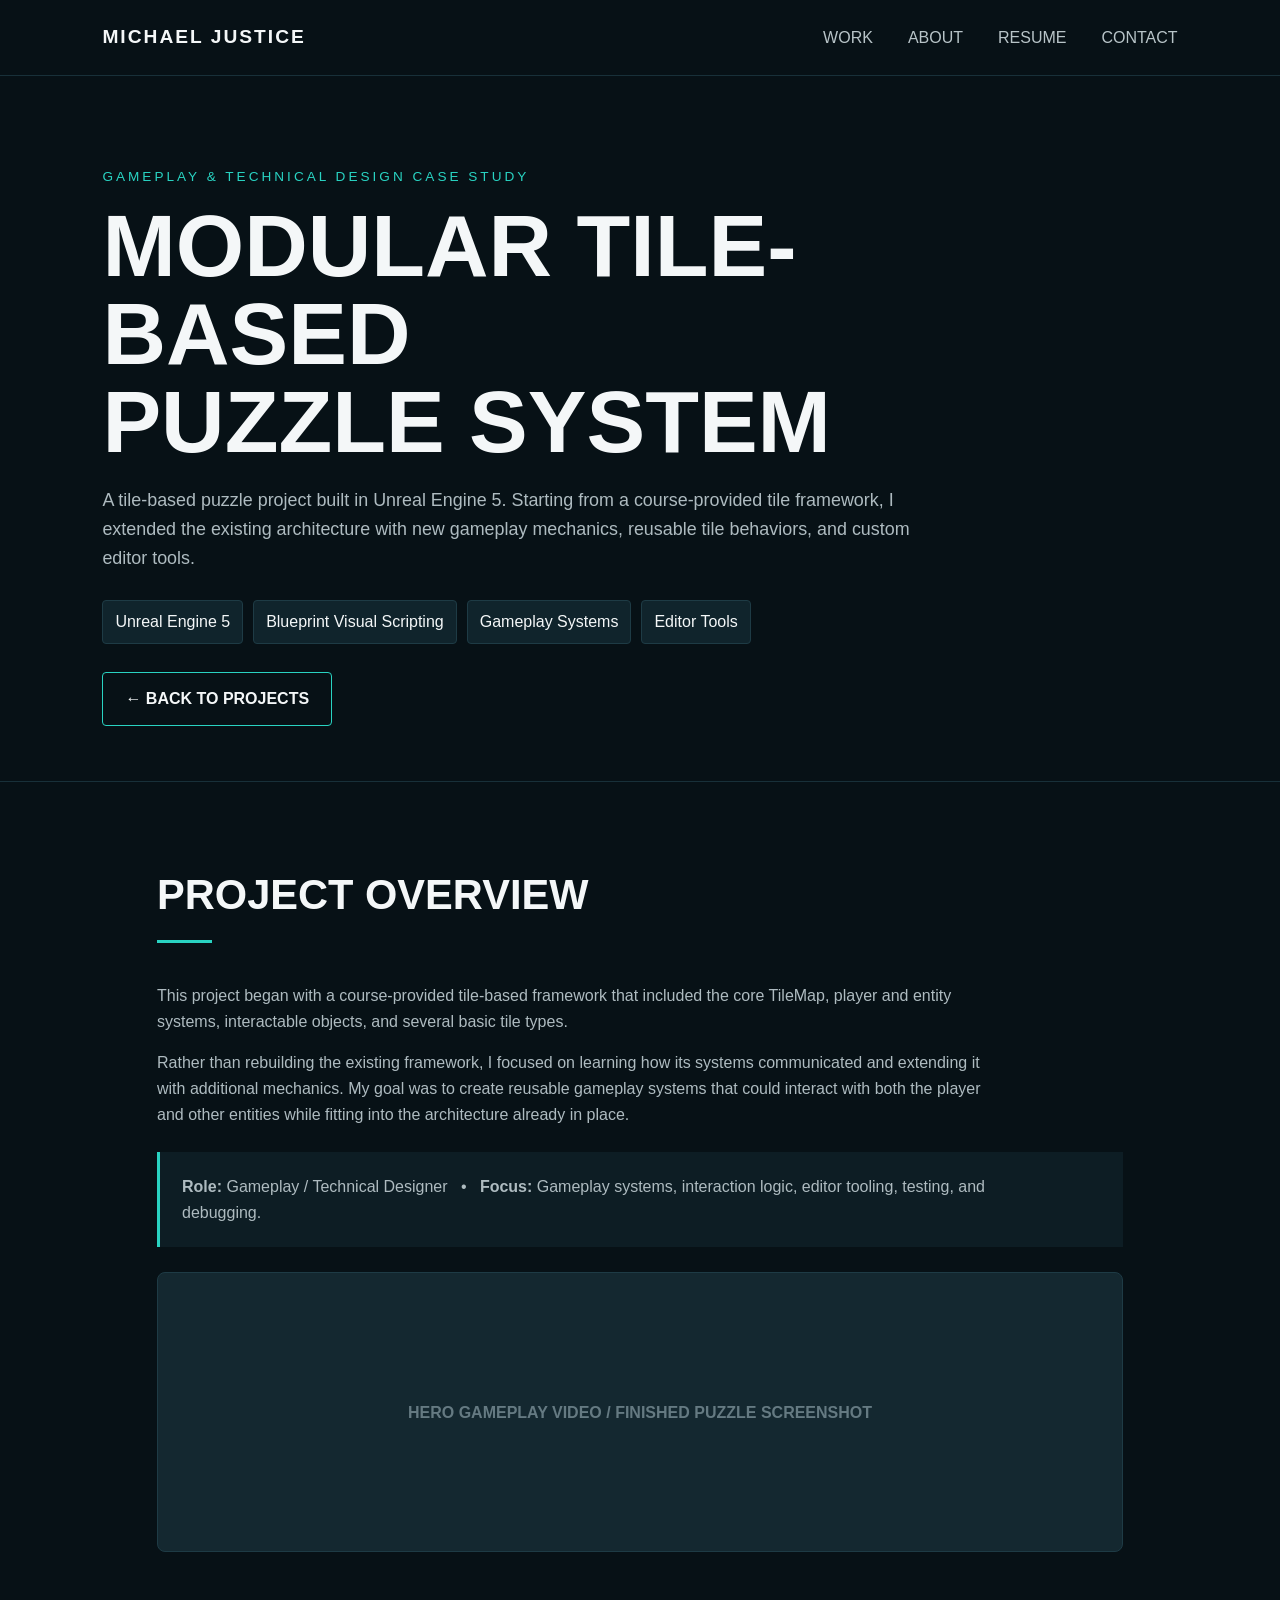
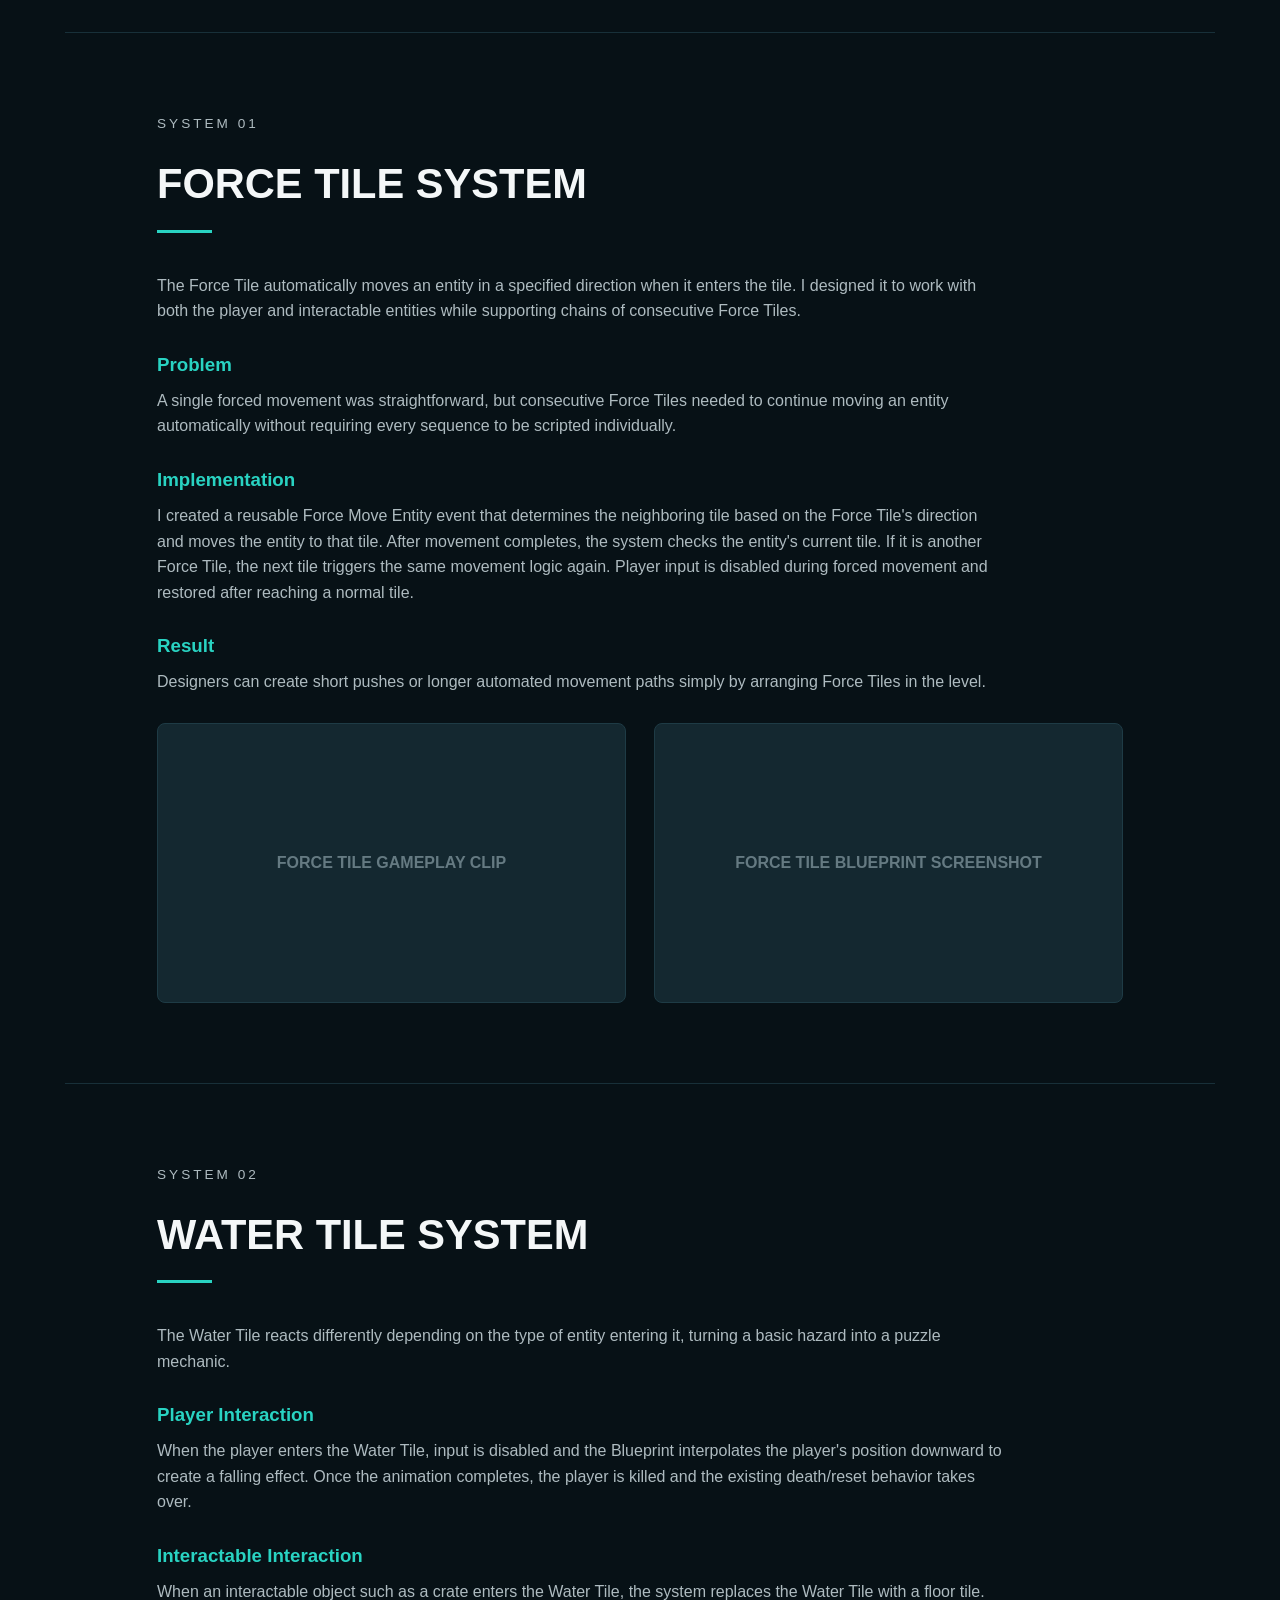
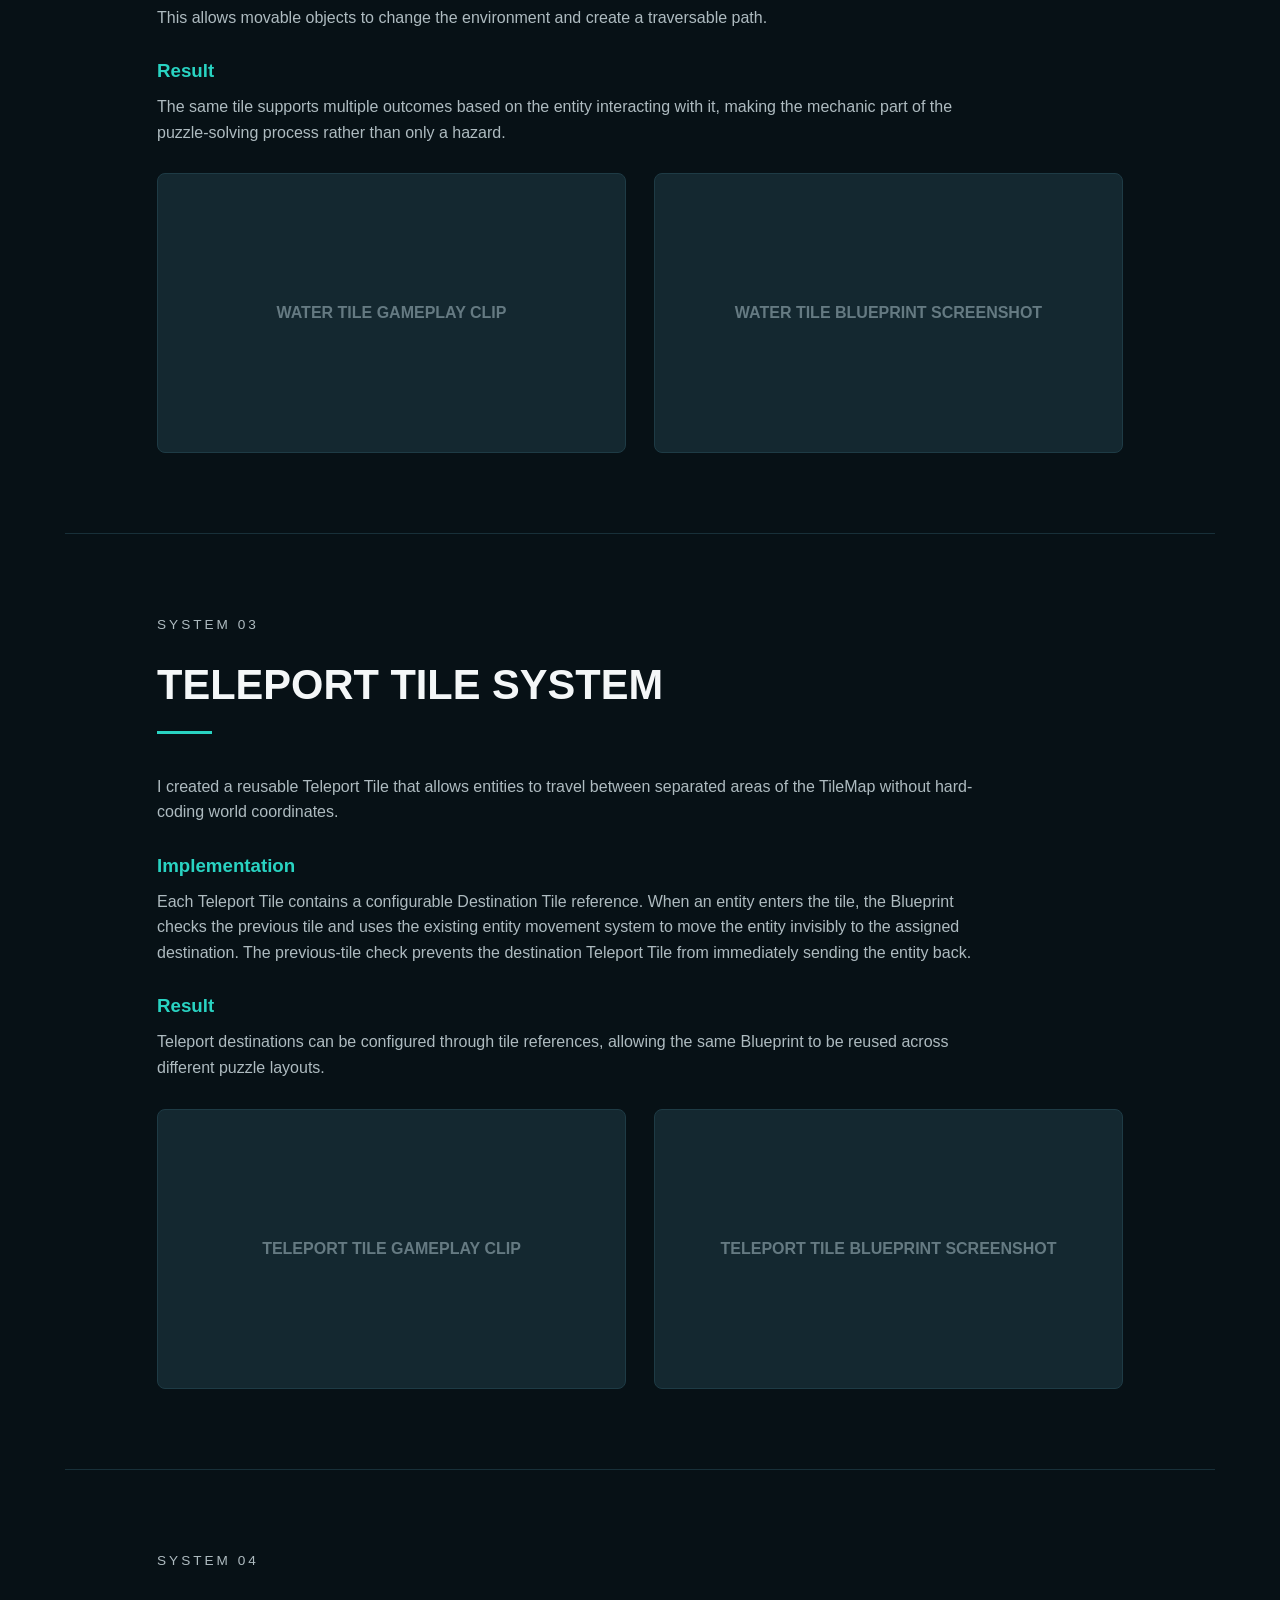
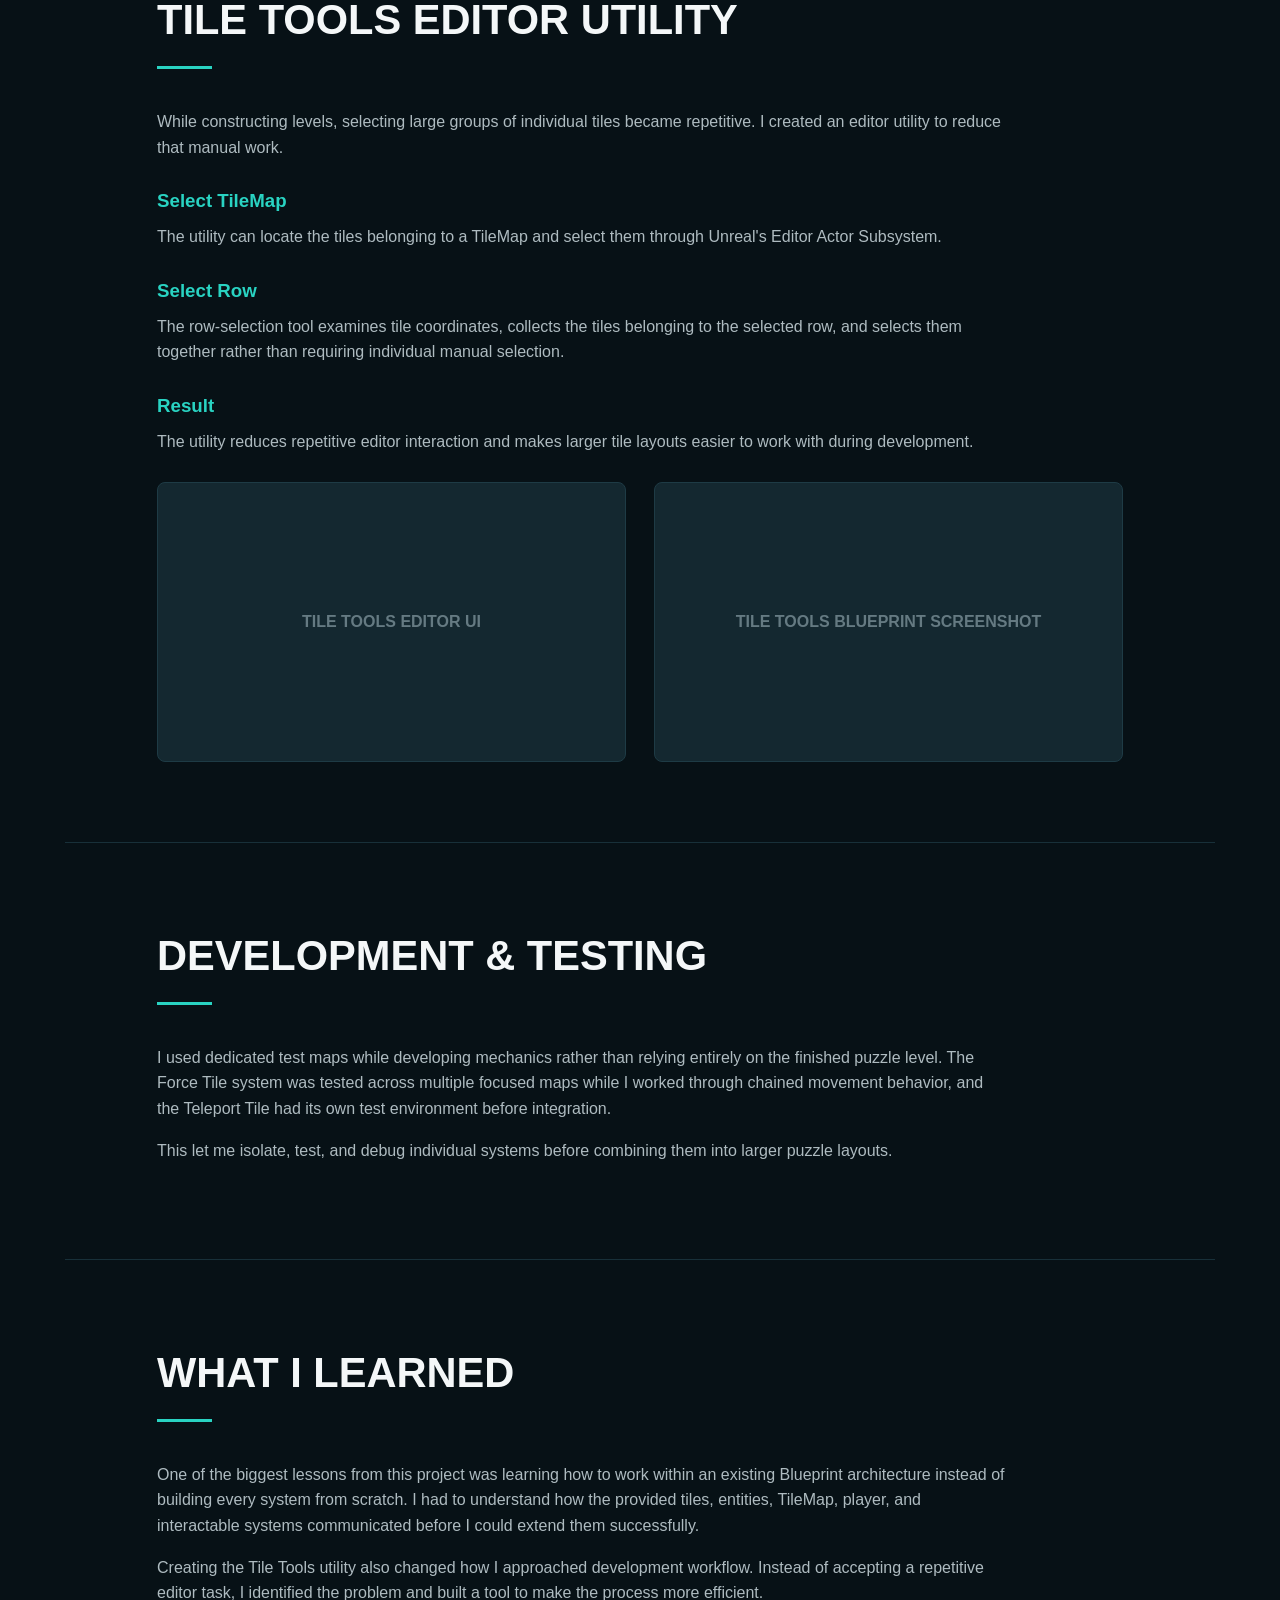
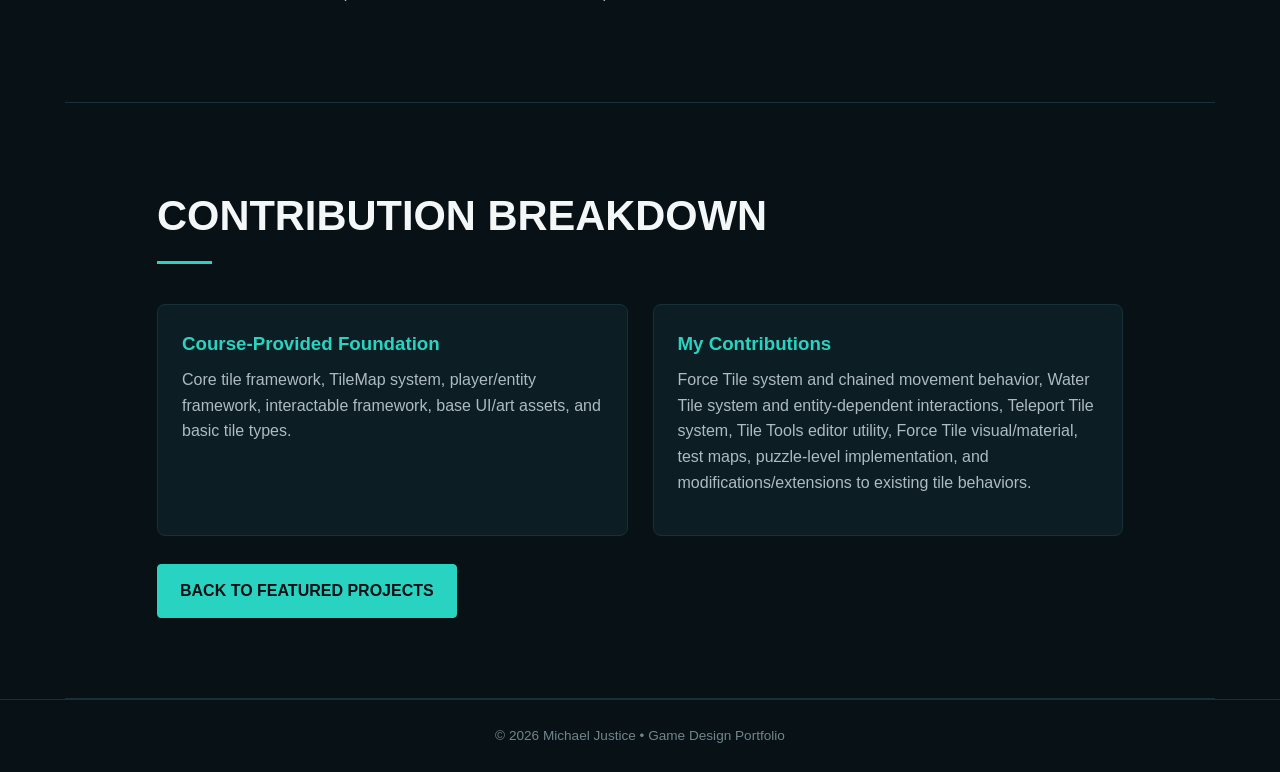
==== tile-project.html @ dbedcf18 "Add files via upload" ====
<!DOCTYPE html>
<html lang="en">
<head>
    <meta charset="UTF-8">
    <meta name="viewport" content="width=device-width, initial-scale=1.0">
    <title>Modular Tile-Based Puzzle System | Michael Justice</title>
    <meta name="description" content="Michael Justice gameplay and technical design case study: a modular Unreal Engine 5 tile-based puzzle system built with Blueprint Visual Scripting.">
    <link rel="stylesheet" href="../css/style.css">
</head>
<body>
<nav>
    <a href="../index.html#home" class="logo">MICHAEL JUSTICE</a>
    <ul class="nav-links">
        <li><a href="../index.html#work">WORK</a></li>
        <li><a href="../index.html#about">ABOUT</a></li>
        <li><a href="../index.html#resume">RESUME</a></li>
        <li><a href="../index.html#contact">CONTACT</a></li>
    </ul>
</nav>
<header class="case-hero">
    <div class="case-hero-content">
        <p class="eyebrow">GAMEPLAY &amp; TECHNICAL DESIGN CASE STUDY</p>
        <h1>MODULAR TILE-BASED<br>PUZZLE SYSTEM</h1>
        <p class="case-lead">A tile-based puzzle project built in Unreal Engine 5. Starting from a course-provided tile framework, I extended the existing architecture with new gameplay mechanics, reusable tile behaviors, and custom editor tools.</p>
        <div class="case-meta"><span>Unreal Engine 5</span><span>Blueprint Visual Scripting</span><span>Gameplay Systems</span><span>Editor Tools</span></div>
        <div class="buttons case-back"><a href="../index.html#work" class="button button-secondary">← BACK TO PROJECTS</a></div>
    </div>
</header>
<main class="case-content">
<section class="case-section">
    <h2>PROJECT OVERVIEW</h2><div class="section-line"></div>
    <p>This project began with a course-provided tile-based framework that included the core TileMap, player and entity systems, interactable objects, and several basic tile types.</p>
    <p>Rather than rebuilding the existing framework, I focused on learning how its systems communicated and extending it with additional mechanics. My goal was to create reusable gameplay systems that could interact with both the player and other entities while fitting into the architecture already in place.</p>
    <div class="case-callout"><p><strong>Role:</strong> Gameplay / Technical Designer &nbsp; • &nbsp; <strong>Focus:</strong> Gameplay systems, interaction logic, editor tooling, testing, and debugging.</p></div>
    <div class="media-placeholder">HERO GAMEPLAY VIDEO / FINISHED PUZZLE SCREENSHOT</div>
</section>
<section class="case-section">
    <p class="eyebrow">SYSTEM 01</p><h2>FORCE TILE SYSTEM</h2><div class="section-line"></div>
    <p>The Force Tile automatically moves an entity in a specified direction when it enters the tile. I designed it to work with both the player and interactable entities while supporting chains of consecutive Force Tiles.</p>
    <h3>Problem</h3><p>A single forced movement was straightforward, but consecutive Force Tiles needed to continue moving an entity automatically without requiring every sequence to be scripted individually.</p>
    <h3>Implementation</h3><p>I created a reusable Force Move Entity event that determines the neighboring tile based on the Force Tile's direction and moves the entity to that tile. After movement completes, the system checks the entity's current tile. If it is another Force Tile, the next tile triggers the same movement logic again. Player input is disabled during forced movement and restored after reaching a normal tile.</p>
    <h3>Result</h3><p>Designers can create short pushes or longer automated movement paths simply by arranging Force Tiles in the level.</p>
    <div class="case-grid"><div class="media-placeholder">FORCE TILE GAMEPLAY CLIP</div><div class="media-placeholder">FORCE TILE BLUEPRINT SCREENSHOT</div></div>
</section>
<section class="case-section">
    <p class="eyebrow">SYSTEM 02</p><h2>WATER TILE SYSTEM</h2><div class="section-line"></div>
    <p>The Water Tile reacts differently depending on the type of entity entering it, turning a basic hazard into a puzzle mechanic.</p>
    <h3>Player Interaction</h3><p>When the player enters the Water Tile, input is disabled and the Blueprint interpolates the player's position downward to create a falling effect. Once the animation completes, the player is killed and the existing death/reset behavior takes over.</p>
    <h3>Interactable Interaction</h3><p>When an interactable object such as a crate enters the Water Tile, the system replaces the Water Tile with a floor tile. This allows movable objects to change the environment and create a traversable path.</p>
    <h3>Result</h3><p>The same tile supports multiple outcomes based on the entity interacting with it, making the mechanic part of the puzzle-solving process rather than only a hazard.</p>
    <div class="case-grid"><div class="media-placeholder">WATER TILE GAMEPLAY CLIP</div><div class="media-placeholder">WATER TILE BLUEPRINT SCREENSHOT</div></div>
</section>
<section class="case-section">
    <p class="eyebrow">SYSTEM 03</p><h2>TELEPORT TILE SYSTEM</h2><div class="section-line"></div>
    <p>I created a reusable Teleport Tile that allows entities to travel between separated areas of the TileMap without hard-coding world coordinates.</p>
    <h3>Implementation</h3><p>Each Teleport Tile contains a configurable Destination Tile reference. When an entity enters the tile, the Blueprint checks the previous tile and uses the existing entity movement system to move the entity invisibly to the assigned destination. The previous-tile check prevents the destination Teleport Tile from immediately sending the entity back.</p>
    <h3>Result</h3><p>Teleport destinations can be configured through tile references, allowing the same Blueprint to be reused across different puzzle layouts.</p>
    <div class="case-grid"><div class="media-placeholder">TELEPORT TILE GAMEPLAY CLIP</div><div class="media-placeholder">TELEPORT TILE BLUEPRINT SCREENSHOT</div></div>
</section>
<section class="case-section">
    <p class="eyebrow">SYSTEM 04</p><h2>TILE TOOLS EDITOR UTILITY</h2><div class="section-line"></div>
    <p>While constructing levels, selecting large groups of individual tiles became repetitive. I created an editor utility to reduce that manual work.</p>
    <h3>Select TileMap</h3><p>The utility can locate the tiles belonging to a TileMap and select them through Unreal's Editor Actor Subsystem.</p>
    <h3>Select Row</h3><p>The row-selection tool examines tile coordinates, collects the tiles belonging to the selected row, and selects them together rather than requiring individual manual selection.</p>
    <h3>Result</h3><p>The utility reduces repetitive editor interaction and makes larger tile layouts easier to work with during development.</p>
    <div class="case-grid"><div class="media-placeholder">TILE TOOLS EDITOR UI</div><div class="media-placeholder">TILE TOOLS BLUEPRINT SCREENSHOT</div></div>
</section>
<section class="case-section">
    <h2>DEVELOPMENT &amp; TESTING</h2><div class="section-line"></div>
    <p>I used dedicated test maps while developing mechanics rather than relying entirely on the finished puzzle level. The Force Tile system was tested across multiple focused maps while I worked through chained movement behavior, and the Teleport Tile had its own test environment before integration.</p>
    <p>This let me isolate, test, and debug individual systems before combining them into larger puzzle layouts.</p>
</section>
<section class="case-section">
    <h2>WHAT I LEARNED</h2><div class="section-line"></div>
    <p>One of the biggest lessons from this project was learning how to work within an existing Blueprint architecture instead of building every system from scratch. I had to understand how the provided tiles, entities, TileMap, player, and interactable systems communicated before I could extend them successfully.</p>
    <p>Creating the Tile Tools utility also changed how I approached development workflow. Instead of accepting a repetitive editor task, I identified the problem and built a tool to make the process more efficient.</p>
</section>
<section class="case-section">
    <h2>CONTRIBUTION BREAKDOWN</h2><div class="section-line"></div>
    <div class="contribution-grid">
        <div class="contribution-card"><h3>Course-Provided Foundation</h3><p>Core tile framework, TileMap system, player/entity framework, interactable framework, base UI/art assets, and basic tile types.</p></div>
        <div class="contribution-card"><h3>My Contributions</h3><p>Force Tile system and chained movement behavior, Water Tile system and entity-dependent interactions, Teleport Tile system, Tile Tools editor utility, Force Tile visual/material, test maps, puzzle-level implementation, and modifications/extensions to existing tile behaviors.</p></div>
    </div>
    <div class="buttons case-back"><a href="../index.html#work" class="button button-primary">BACK TO FEATURED PROJECTS</a></div>
</section>
</main>
<footer><p>© 2026 Michael Justice • Game Design Portfolio</p></footer>
</body>
</html>
---- css/style.css ----
/* ================================
   MICHAEL JUSTICE
   GAME DESIGN PORTFOLIO
================================ */

* {
    margin: 0;
    padding: 0;
    box-sizing: border-box;
}

html {
    scroll-behavior: smooth;
}

body {
    background: #071116;
    color: #f4f7f8;
    font-family: Arial, Helvetica, sans-serif;
    line-height: 1.6;
}

a {
    color: inherit;
    text-decoration: none;
}

/* NAVIGATION */

nav {
    width: 100%;
    padding: 22px 8%;
    display: flex;
    justify-content: space-between;
    align-items: center;
    border-bottom: 1px solid #183039;
}

.logo {
    font-size: 1.2rem;
    font-weight: 800;
    letter-spacing: 2px;
}

.nav-links {
    display: flex;
    gap: 35px;
    list-style: none;
}

.nav-links a {
    color: #b8c4c8;
    transition: 0.2s;
}

.nav-links a:hover {
    color: #29d3c2;
}

/* HERO */

.hero {
    min-height: 62vh;
    padding: 90px 8% 70px;
    display: flex;
    align-items: center;
}

.hero-content {
    max-width: 800px;
}

.eyebrow {
    color: #29d3c2;
    text-transform: uppercase;
    letter-spacing: 3px;
    font-size: 0.85rem;
    margin-bottom: 15px;
}

.hero h1 {
    font-size: clamp(3rem, 8vw, 6.5rem);
    line-height: 0.95;
    margin-bottom: 20px;
}

.hero h2 {
    color: #29d3c2;
    font-size: clamp(1.1rem, 2.5vw, 1.7rem);
    margin-bottom: 22px;
}

.hero p {
    max-width: 650px;
    color: #aebbc0;
    font-size: 1.1rem;
    margin-bottom: 35px;
}

/* BUTTONS */

.buttons {
    display: flex;
    gap: 15px;
    flex-wrap: wrap;
}

.button {
    display: inline-block;
    padding: 13px 22px;
    border: 1px solid #29d3c2;
    border-radius: 4px;
    font-weight: bold;
    transition: 0.2s;
}

.button-primary {
    background: #29d3c2;
    color: #071116;
}

.button:hover {
    transform: translateY(-2px);
}

.button-secondary:hover {
    background: #29d3c2;
    color: #071116;
}

/* GENERAL SECTIONS */

section {
    padding: 80px 8%;
}

.section-title {
    font-size: 2rem;
    margin-bottom: 10px;
}

.section-line {
    width: 55px;
    height: 3px;
    background: #29d3c2;
    margin-bottom: 40px;
}

/* PROJECTS */

.projects {
    background: #0a171d;
}

.project-featured,
.project-card {
    background: #0d1d24;
    border: 1px solid #183039;
    border-radius: 8px;
    overflow: hidden;
}

.project-image {
    min-height: 260px;
    background: #142830;
    display: flex;
    align-items: center;
    justify-content: center;
    color: #657a82;
    font-weight: bold;
}

.project-info {
    padding: 25px;
}

.project-info h3 {
    font-size: 1.7rem;
    margin-bottom: 5px;
}

.project-type {
    color: #29d3c2;
    font-size: 0.9rem;
    margin-bottom: 15px;
}

.project-description {
    color: #aebbc0;
    margin-bottom: 20px;
}

.project-link {
    color: #29d3c2;
    font-weight: bold;
}

.project-grid {
    display: grid;
    grid-template-columns: repeat(2, 1fr);
    gap: 25px;
    margin-top: 25px;
}

/* ABOUT */

.about-content {
    max-width: 800px;
}

.about-content p {
    color: #aebbc0;
    margin-bottom: 18px;
}

/* SKILLS */

.skills {
    background: #0a171d;
}

.skill-list {
    display: flex;
    flex-wrap: wrap;
    gap: 12px;
}

.skill {
    background: #10242c;
    border: 1px solid #1e3b45;
    padding: 10px 16px;
    border-radius: 4px;
}

/* CONTACT */

.contact {
    text-align: center;
}

.contact p {
    color: #aebbc0;
    margin: 15px auto 30px;
    max-width: 600px;
}

/* FOOTER */

footer {
    border-top: 1px solid #183039;
    padding: 25px 8%;
    color: #72858c;
    text-align: center;
    font-size: 0.85rem;
}

/* MOBILE */

@media (max-width: 700px) {

    nav {
        align-items: flex-start;
    }

    .nav-links {
        gap: 15px;
        font-size: 0.8rem;
    }

    .hero {
        min-height: auto;
        padding-top: 70px;
    }

    .project-grid {
        grid-template-columns: 1fr;
    }

    section {
        padding: 60px 6%;
    }
}

/* CASE STUDY */
.project-link-muted { color: #72858c; cursor: default; }
.case-hero { padding: 90px 8% 55px; border-bottom: 1px solid #183039; }
.case-hero-content { max-width: 980px; }
.case-hero h1 { font-size: clamp(2.6rem, 7vw, 5.5rem); line-height: 1; margin: 10px 0 20px; }
.case-lead { max-width: 850px; color: #aebbc0; font-size: 1.12rem; }
.case-meta { display: flex; flex-wrap: wrap; gap: 10px; margin-top: 28px; }
.case-meta span { background: #10242c; border: 1px solid #1e3b45; padding: 8px 12px; border-radius: 4px; }
.case-content { max-width: 1150px; margin: 0 auto; }
.case-section { border-bottom: 1px solid #183039; }
.case-section h2 { font-size: clamp(1.8rem, 4vw, 2.6rem); margin-bottom: 12px; }
.case-section h3 { color: #29d3c2; margin: 26px 0 8px; }
.case-section p { color: #aebbc0; max-width: 850px; margin-bottom: 16px; }
.case-grid { display: grid; grid-template-columns: 1fr 1fr; gap: 28px; align-items: start; margin-top: 28px; }
.media-placeholder { min-height: 280px; background: #142830; border: 1px solid #1e3b45; border-radius: 8px; display: flex; align-items: center; justify-content: center; text-align: center; color: #657a82; font-weight: bold; padding: 25px; }
.case-callout { background: #0d1d24; border-left: 3px solid #29d3c2; padding: 22px; margin: 25px 0; }
.case-callout p { margin: 0; }
.contribution-grid { display: grid; grid-template-columns: 1fr 1fr; gap: 25px; margin-top: 25px; }
.contribution-card { background: #0d1d24; border: 1px solid #183039; border-radius: 8px; padding: 24px; }
.contribution-card h3 { margin-top: 0; }
.case-back { margin-top: 28px; }
@media (max-width: 700px) { .case-grid, .contribution-grid { grid-template-columns: 1fr; } .case-hero { padding: 70px 6% 45px; } }
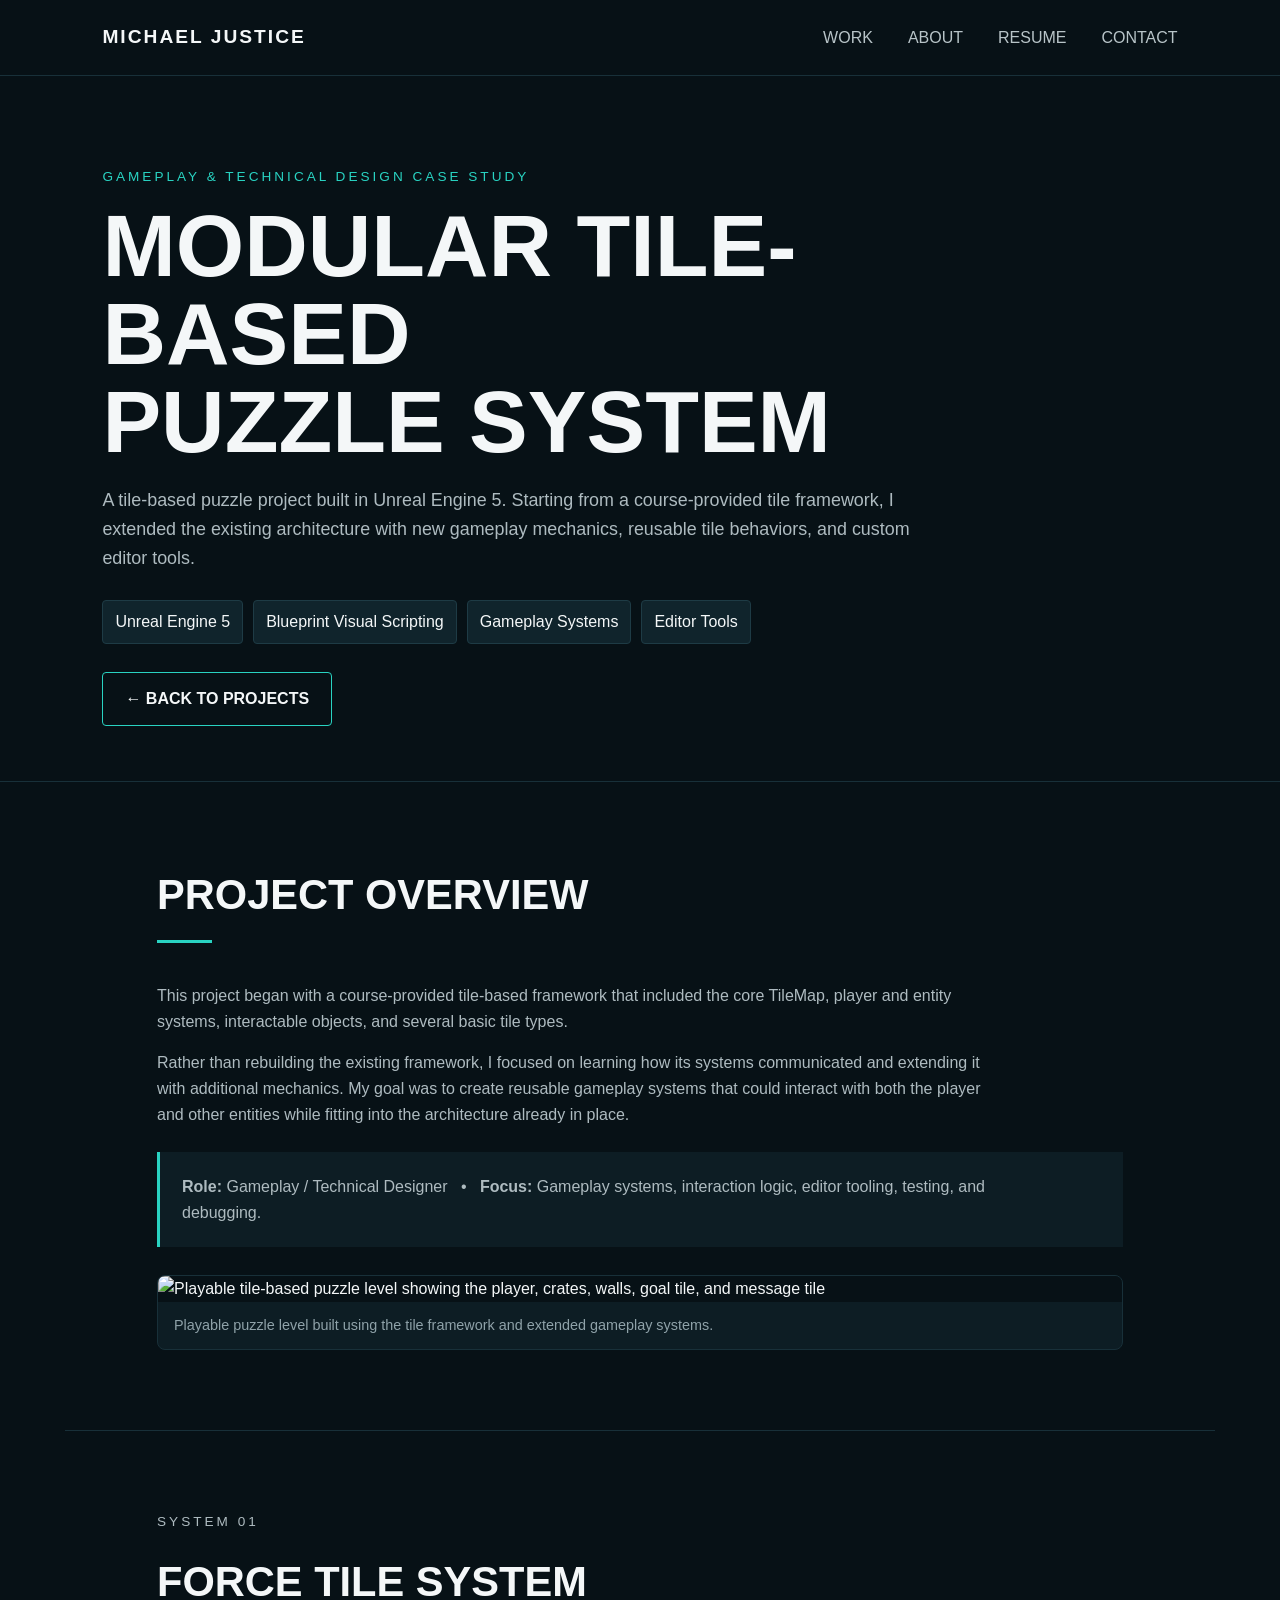
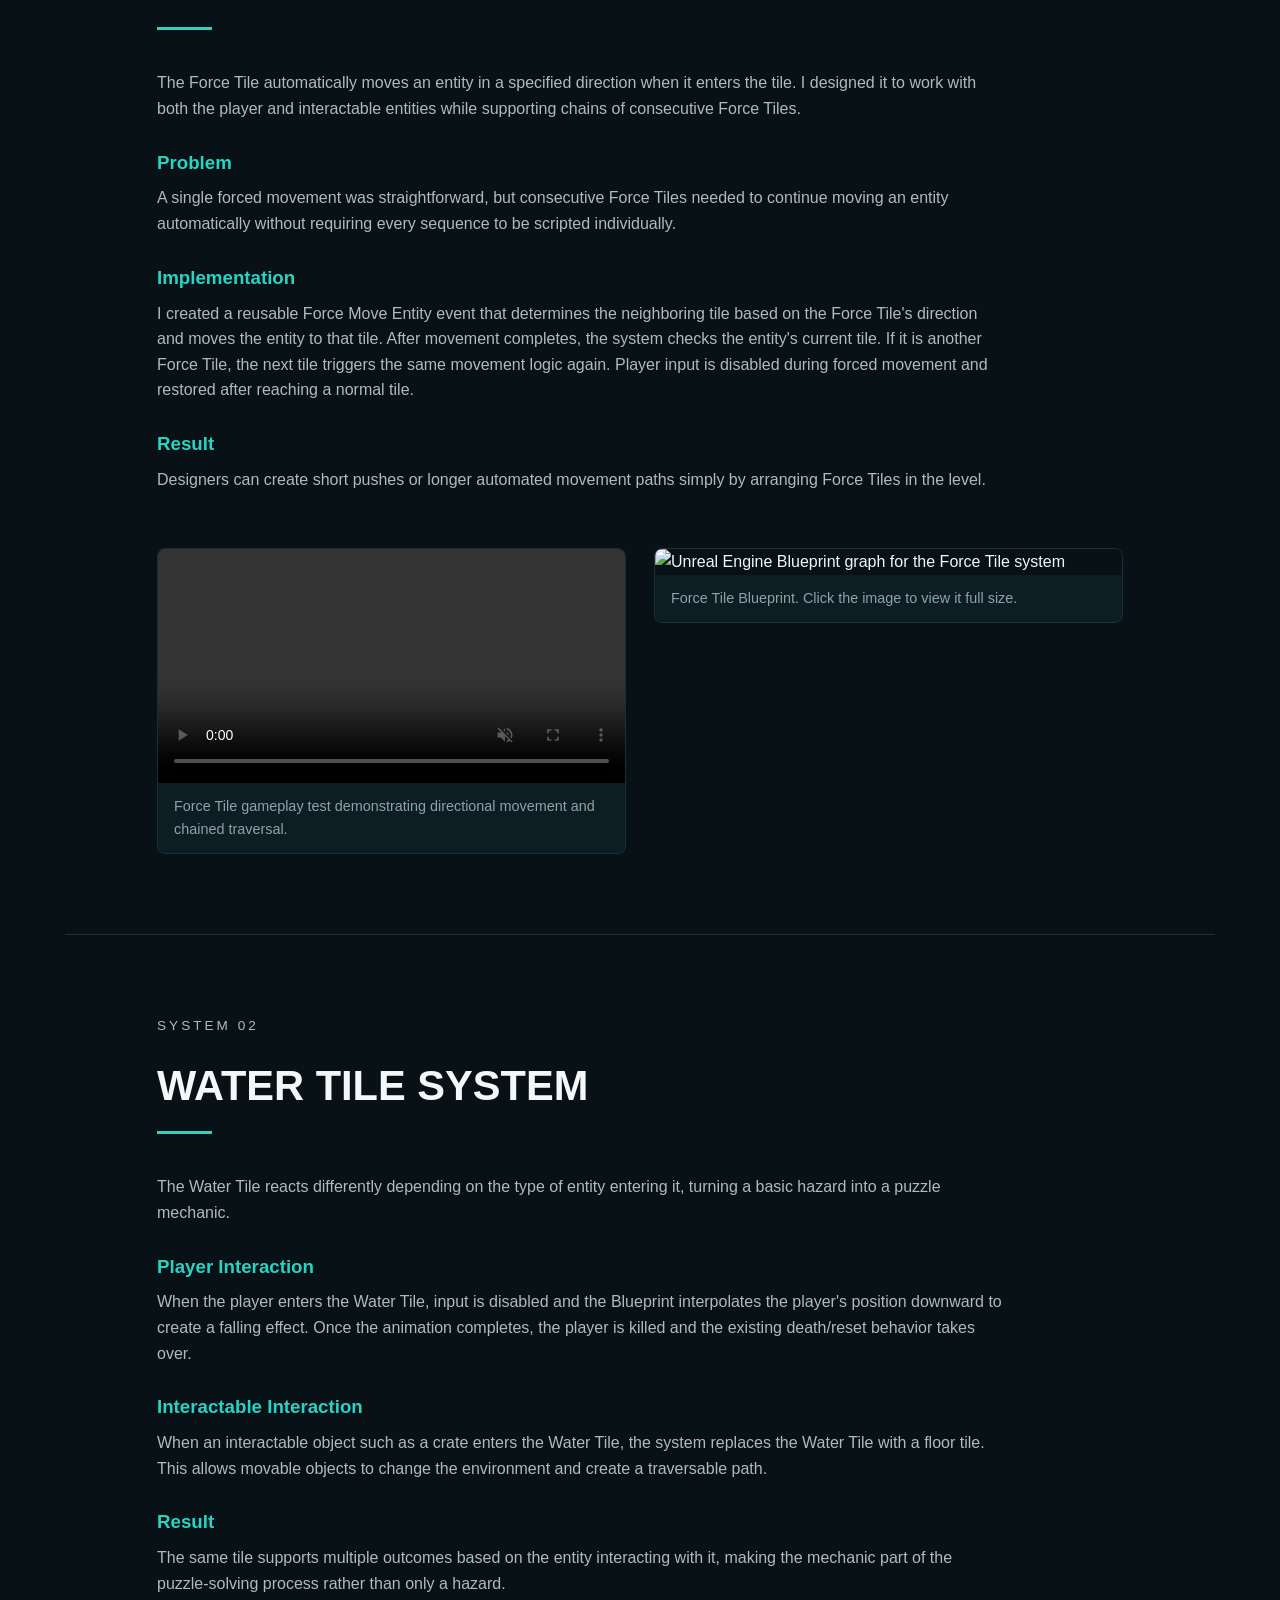
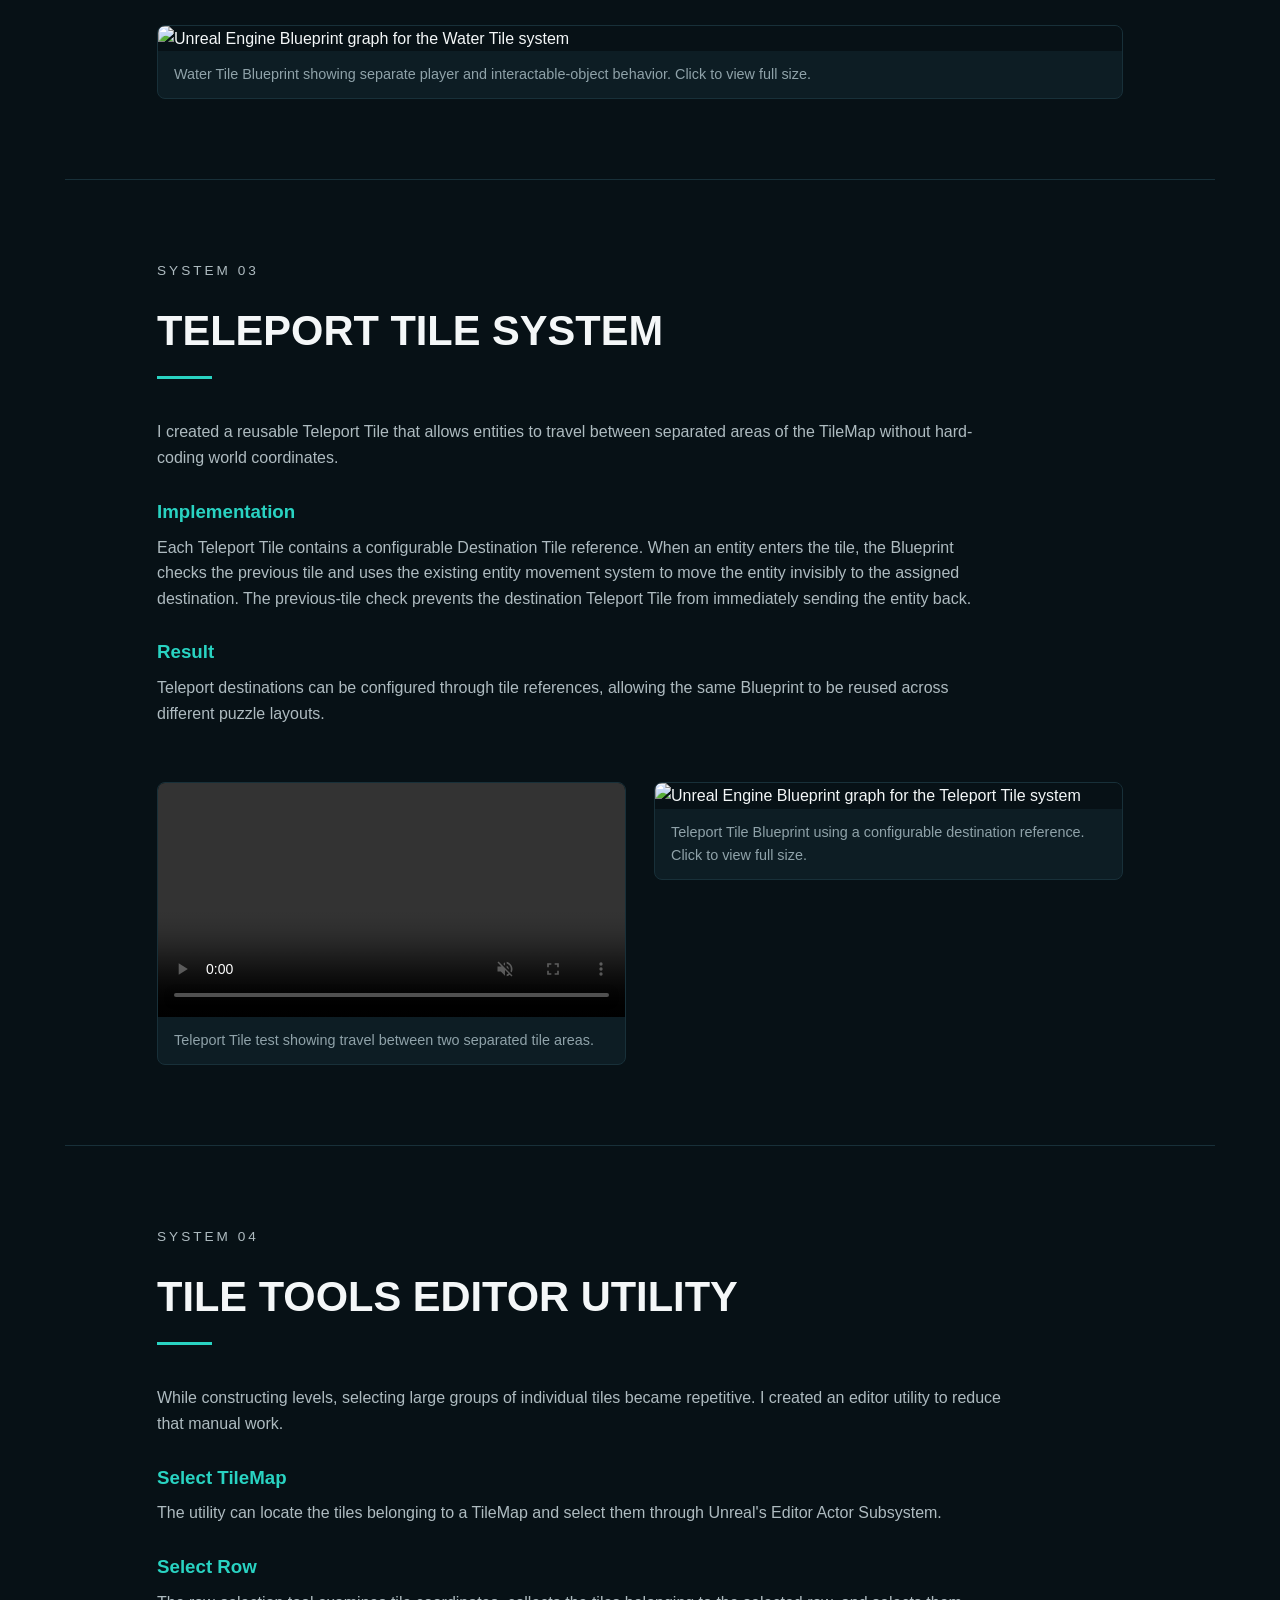
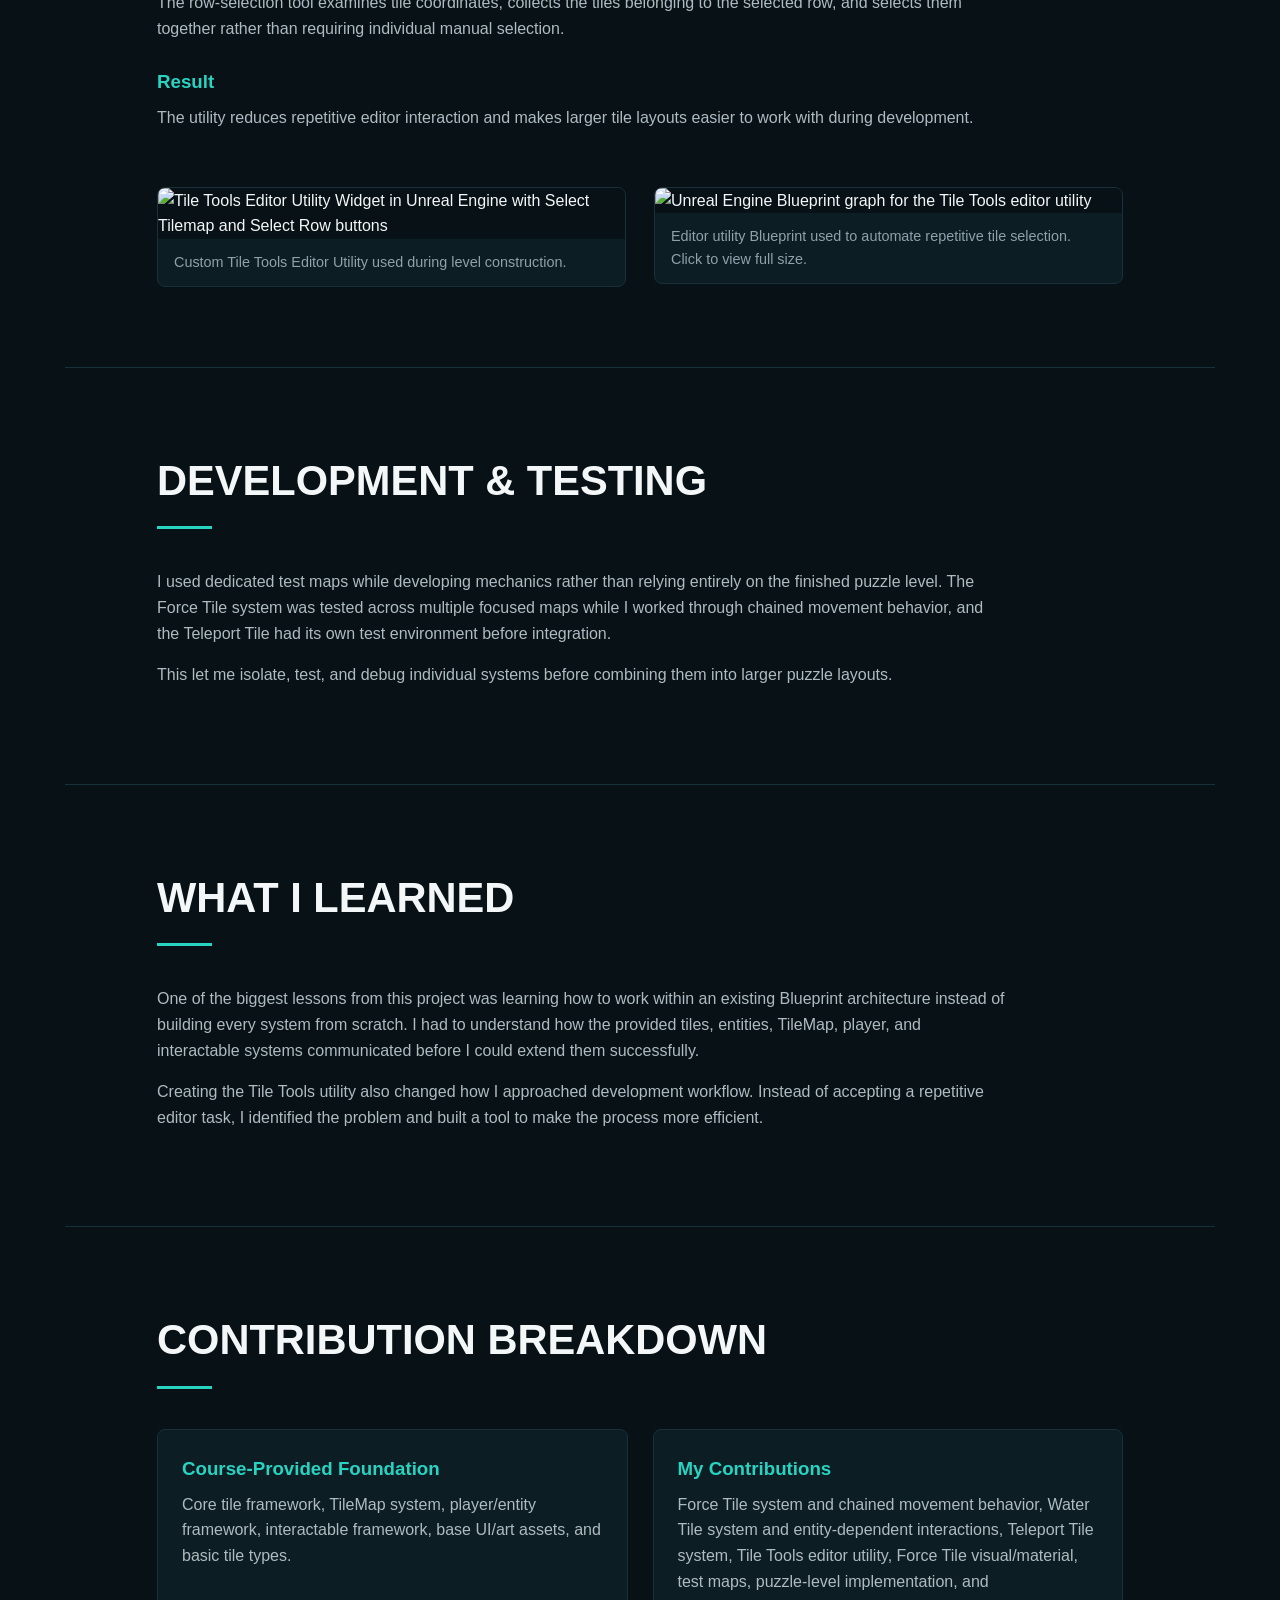
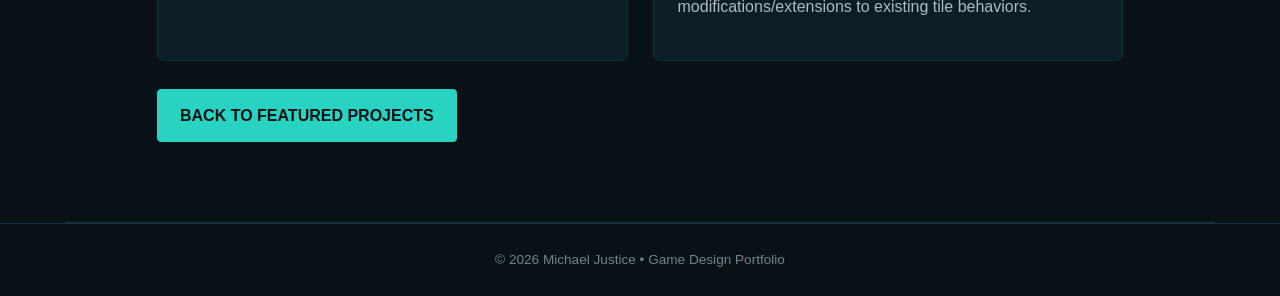
==== commit dff1e3a9: "Replace media placeholders with actual media elements" ====
--- a/tile-project.html
+++ b/tile-project.html
@@ -32,7 +32,7 @@
     <p>This project began with a course-provided tile-based framework that included the core TileMap, player and entity systems, interactable objects, and several basic tile types.</p>
     <p>Rather than rebuilding the existing framework, I focused on learning how its systems communicated and extending it with additional mechanics. My goal was to create reusable gameplay systems that could interact with both the player and other entities while fitting into the architecture already in place.</p>
     <div class="case-callout"><p><strong>Role:</strong> Gameplay / Technical Designer &nbsp; • &nbsp; <strong>Focus:</strong> Gameplay systems, interaction logic, editor tooling, testing, and debugging.</p></div>
-    <div class="media-placeholder">HERO GAMEPLAY VIDEO / FINISHED PUZZLE SCREENSHOT</div>
+    <figure class="case-media case-media-wide"><img src="../media/tile-project/hero-gameplay.png" alt="Playable tile-based puzzle level showing the player, crates, walls, goal tile, and message tile"><figcaption>Playable puzzle level built using the tile framework and extended gameplay systems.</figcaption></figure>
 </section>
 <section class="case-section">
     <p class="eyebrow">SYSTEM 01</p><h2>FORCE TILE SYSTEM</h2><div class="section-line"></div>
@@ -40,7 +40,7 @@
     <h3>Problem</h3><p>A single forced movement was straightforward, but consecutive Force Tiles needed to continue moving an entity automatically without requiring every sequence to be scripted individually.</p>
     <h3>Implementation</h3><p>I created a reusable Force Move Entity event that determines the neighboring tile based on the Force Tile's direction and moves the entity to that tile. After movement completes, the system checks the entity's current tile. If it is another Force Tile, the next tile triggers the same movement logic again. Player input is disabled during forced movement and restored after reaching a normal tile.</p>
     <h3>Result</h3><p>Designers can create short pushes or longer automated movement paths simply by arranging Force Tiles in the level.</p>
-    <div class="case-grid"><div class="media-placeholder">FORCE TILE GAMEPLAY CLIP</div><div class="media-placeholder">FORCE TILE BLUEPRINT SCREENSHOT</div></div>
+    <div class="case-grid"><figure class="case-media"><video controls muted playsinline preload="metadata"><source src="../media/tile-project/force-tile-gameplay.mp4" type="video/mp4">Your browser does not support embedded video.</video><figcaption>Force Tile gameplay test demonstrating directional movement and chained traversal.</figcaption></figure><figure class="case-media"><a href="../media/tile-project/force-tile-blueprint.png" target="_blank" rel="noopener"><img src="../media/tile-project/force-tile-blueprint.png" alt="Unreal Engine Blueprint graph for the Force Tile system"></a><figcaption>Force Tile Blueprint. Click the image to view it full size.</figcaption></figure></div>
 </section>
 <section class="case-section">
     <p class="eyebrow">SYSTEM 02</p><h2>WATER TILE SYSTEM</h2><div class="section-line"></div>
@@ -48,14 +48,14 @@
     <h3>Player Interaction</h3><p>When the player enters the Water Tile, input is disabled and the Blueprint interpolates the player's position downward to create a falling effect. Once the animation completes, the player is killed and the existing death/reset behavior takes over.</p>
     <h3>Interactable Interaction</h3><p>When an interactable object such as a crate enters the Water Tile, the system replaces the Water Tile with a floor tile. This allows movable objects to change the environment and create a traversable path.</p>
     <h3>Result</h3><p>The same tile supports multiple outcomes based on the entity interacting with it, making the mechanic part of the puzzle-solving process rather than only a hazard.</p>
-    <div class="case-grid"><div class="media-placeholder">WATER TILE GAMEPLAY CLIP</div><div class="media-placeholder">WATER TILE BLUEPRINT SCREENSHOT</div></div>
+    <figure class="case-media case-media-wide"><a href="../media/tile-project/water-tile-blueprint.png" target="_blank" rel="noopener"><img src="../media/tile-project/water-tile-blueprint.png" alt="Unreal Engine Blueprint graph for the Water Tile system"></a><figcaption>Water Tile Blueprint showing separate player and interactable-object behavior. Click to view full size.</figcaption></figure>
 </section>
 <section class="case-section">
     <p class="eyebrow">SYSTEM 03</p><h2>TELEPORT TILE SYSTEM</h2><div class="section-line"></div>
     <p>I created a reusable Teleport Tile that allows entities to travel between separated areas of the TileMap without hard-coding world coordinates.</p>
     <h3>Implementation</h3><p>Each Teleport Tile contains a configurable Destination Tile reference. When an entity enters the tile, the Blueprint checks the previous tile and uses the existing entity movement system to move the entity invisibly to the assigned destination. The previous-tile check prevents the destination Teleport Tile from immediately sending the entity back.</p>
     <h3>Result</h3><p>Teleport destinations can be configured through tile references, allowing the same Blueprint to be reused across different puzzle layouts.</p>
-    <div class="case-grid"><div class="media-placeholder">TELEPORT TILE GAMEPLAY CLIP</div><div class="media-placeholder">TELEPORT TILE BLUEPRINT SCREENSHOT</div></div>
+    <div class="case-grid"><figure class="case-media"><video controls muted playsinline preload="metadata"><source src="../media/tile-project/teleport-tile-gameplay.mp4" type="video/mp4">Your browser does not support embedded video.</video><figcaption>Teleport Tile test showing travel between two separated tile areas.</figcaption></figure><figure class="case-media"><a href="../media/tile-project/teleport-tile-blueprint.png" target="_blank" rel="noopener"><img src="../media/tile-project/teleport-tile-blueprint.png" alt="Unreal Engine Blueprint graph for the Teleport Tile system"></a><figcaption>Teleport Tile Blueprint using a configurable destination reference. Click to view full size.</figcaption></figure></div>
 </section>
 <section class="case-section">
     <p class="eyebrow">SYSTEM 04</p><h2>TILE TOOLS EDITOR UTILITY</h2><div class="section-line"></div>
@@ -63,7 +63,7 @@
     <h3>Select TileMap</h3><p>The utility can locate the tiles belonging to a TileMap and select them through Unreal's Editor Actor Subsystem.</p>
     <h3>Select Row</h3><p>The row-selection tool examines tile coordinates, collects the tiles belonging to the selected row, and selects them together rather than requiring individual manual selection.</p>
     <h3>Result</h3><p>The utility reduces repetitive editor interaction and makes larger tile layouts easier to work with during development.</p>
-    <div class="case-grid"><div class="media-placeholder">TILE TOOLS EDITOR UI</div><div class="media-placeholder">TILE TOOLS BLUEPRINT SCREENSHOT</div></div>
+    <div class="case-grid"><figure class="case-media"><a href="../media/tile-project/tile-tools-ui.png" target="_blank" rel="noopener"><img src="../media/tile-project/tile-tools-ui.png" alt="Tile Tools Editor Utility Widget in Unreal Engine with Select Tilemap and Select Row buttons"></a><figcaption>Custom Tile Tools Editor Utility used during level construction.</figcaption></figure><figure class="case-media"><a href="../media/tile-project/tile-tools-blueprint.png" target="_blank" rel="noopener"><img src="../media/tile-project/tile-tools-blueprint.png" alt="Unreal Engine Blueprint graph for the Tile Tools editor utility"></a><figcaption>Editor utility Blueprint used to automate repetitive tile selection. Click to view full size.</figcaption></figure></div>
 </section>
 <section class="case-section">
     <h2>DEVELOPMENT &amp; TESTING</h2><div class="section-line"></div>
--- a/css/style.css
+++ b/css/style.css
@@ -303,3 +303,31 @@
 .contribution-card h3 { margin-top: 0; }
 .case-back { margin-top: 28px; }
 @media (max-width: 700px) { .case-grid, .contribution-grid { grid-template-columns: 1fr; } .case-hero { padding: 70px 6% 45px; } }
+
+
+/* CASE STUDY MEDIA */
+.case-media {
+    margin: 28px 0 0;
+    background: #0d1d24;
+    border: 1px solid #183039;
+    border-radius: 8px;
+    overflow: hidden;
+}
+.case-media img,
+.case-media video {
+    display: block;
+    width: 100%;
+    height: auto;
+    background: #071116;
+}
+.case-media figcaption {
+    padding: 12px 16px;
+    color: #8fa2a9;
+    font-size: 0.9rem;
+}
+.case-media-wide {
+    width: 100%;
+}
+.case-media a {
+    display: block;
+}
